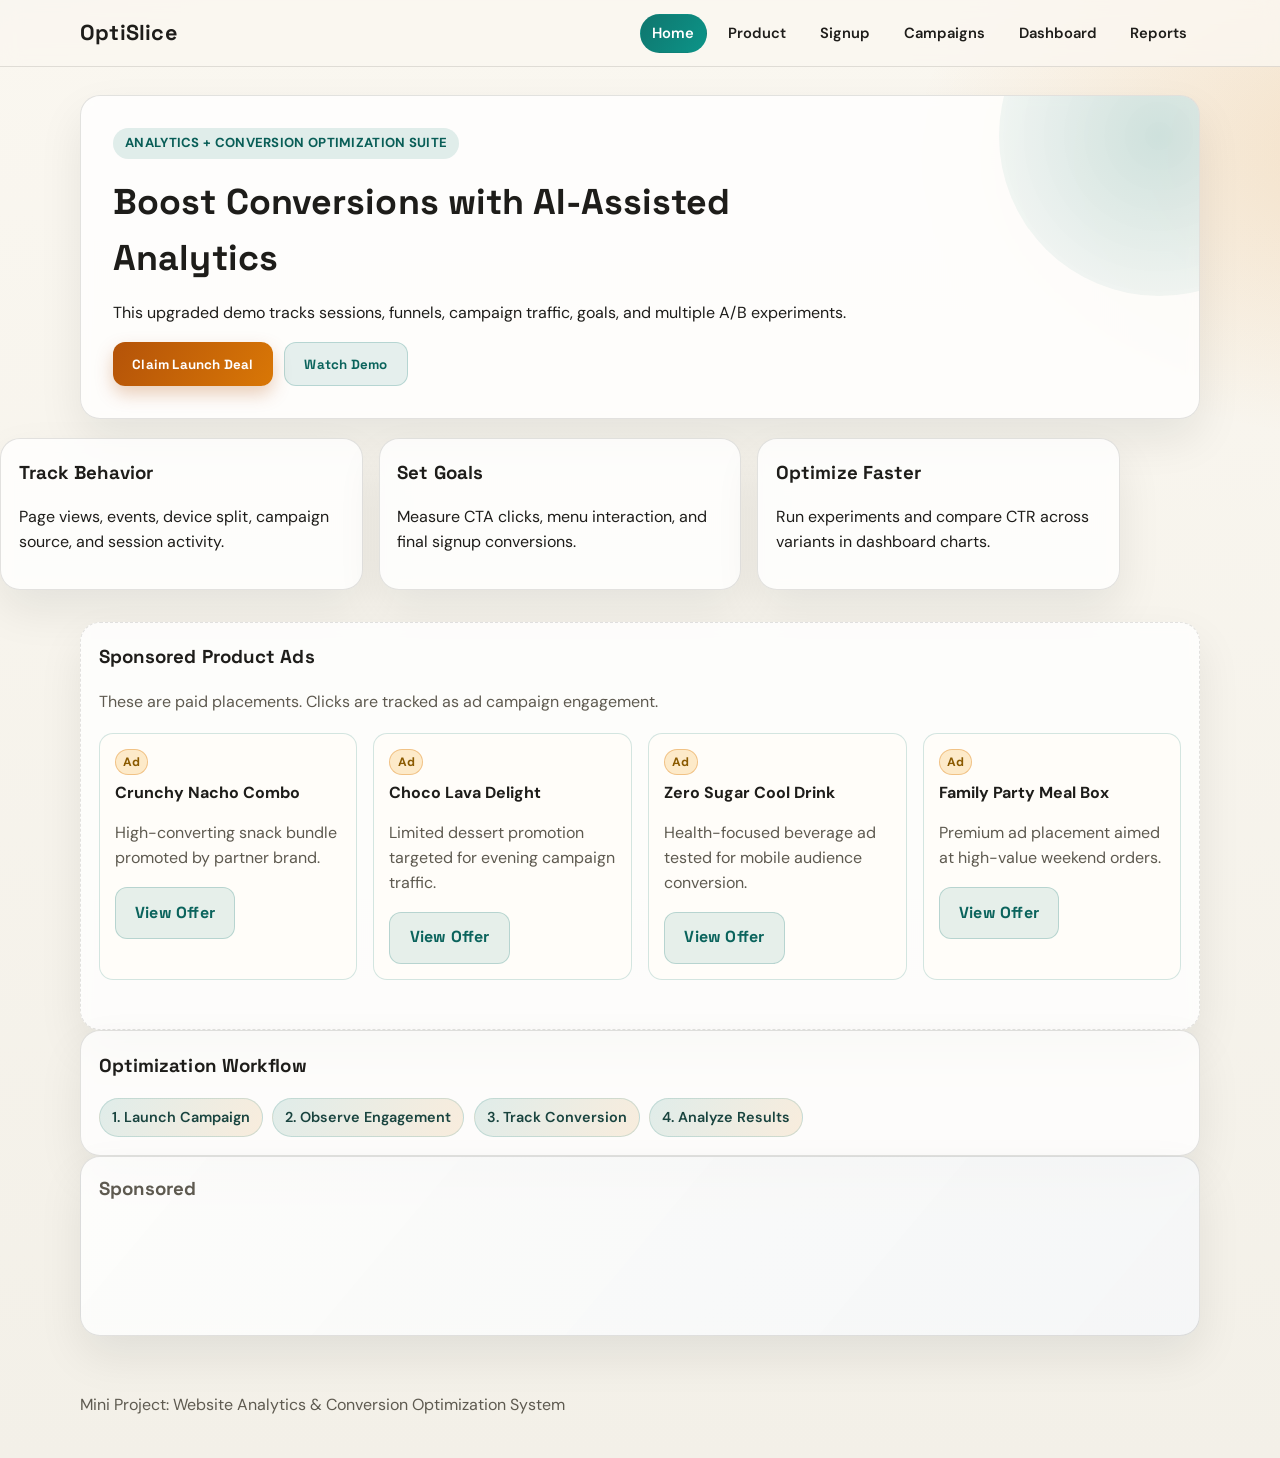
==== index.html @ a7997c1f "Initial website analytics project" ====
﻿<!DOCTYPE html>
<html lang="en">
<head>
  <meta charset="UTF-8" />
  <meta name="viewport" content="width=device-width, initial-scale=1.0" />
  <title>OptiSlice | Smart Website Analytics Demo</title>
  <link rel="stylesheet" href="styles.css" />

  <!-- Google Analytics + Google Ads (replace IDs before production) -->
  <!--
  <script async src="https://www.googletagmanager.com/gtag/js?id=G-XXXXXXXXXX"></script>
  <script>
    window.dataLayer = window.dataLayer || [];
    function gtag(){dataLayer.push(arguments);} 
    gtag('js', new Date());
    gtag('config', 'G-XXXXXXXXXX');
    gtag('config', 'AW-XXXXXXXXX');
  </script>
  -->

  <!-- Google AdSense (replace ca-pub-XXXXXXXXXXXXXXXX) -->
  <!--
  <script async src="https://pagead2.googlesyndication.com/pagead/js/adsbygoogle.js?client=ca-pub-XXXXXXXXXXXXXXXX"
    crossorigin="anonymous"></script>
  -->
</head>
<body data-page="home">
  <header class="site-header">
    <div class="container nav-wrap">
      <h1 class="brand">OptiSlice</h1>
      <nav>
        <a href="index.html" aria-current="page">Home</a>
        <a href="product.html">Product</a>
        <a href="signup.html">Signup</a>
        <a href="campaigns.html">Campaigns</a>
        <a href="dashboard.html">Dashboard</a>
        <a href="reports.html">Reports</a>
      </nav>
    </div>
  </header>

  <main>
    <section class="hero container">
      <p class="kicker">Analytics + Conversion Optimization Suite</p>
      <h2 id="hero-title">Turn Visitors into Customers with Data</h2>
      <p>
        This upgraded demo tracks sessions, funnels, campaign traffic, goals, and multiple A/B experiments.
      </p>
      <div class="cta-row">
        <button id="cta-order" class="btn cta-btn">Order Now</button>
        <button class="btn btn-ghost track-click" data-event="hero_watch_demo" data-label="watch_demo">Watch Demo</button>
      </div>
    </section>

    <section class="container cards">
      <article class="card">
        <h3>Track Behavior</h3>
        <p>Page views, events, device split, campaign source, and session activity.</p>
      </article>
      <article class="card">
        <h3>Set Goals</h3>
        <p>Measure CTA clicks, menu interaction, and final signup conversions.</p>
      </article>
      <article class="card">
        <h3>Optimize Faster</h3>
        <p>Run experiments and compare CTR across variants in dashboard charts.</p>
      </article>
    </section>

    <section class="container panel sponsored-section">
      <h3>Sponsored Product Ads</h3>
      <p class="muted">These are paid placements. Clicks are tracked as ad campaign engagement.</p>
      <div class="ad-products-grid">
        <article class="ad-item">
          <span class="ad-badge">Ad</span>
          <h4>Crunchy Nacho Combo</h4>
          <p>High-converting snack bundle promoted by partner brand.</p>
          <a href="signup.html" class="btn btn-ghost track-click" data-event="ad_product_click" data-label="nacho_combo_ad">View Offer</a>
        </article>
        <article class="ad-item">
          <span class="ad-badge">Ad</span>
          <h4>Choco Lava Delight</h4>
          <p>Limited dessert promotion targeted for evening campaign traffic.</p>
          <a href="signup.html" class="btn btn-ghost track-click" data-event="ad_product_click" data-label="choco_lava_ad">View Offer</a>
        </article>
        <article class="ad-item">
          <span class="ad-badge">Ad</span>
          <h4>Zero Sugar Cool Drink</h4>
          <p>Health-focused beverage ad tested for mobile audience conversion.</p>
          <a href="signup.html" class="btn btn-ghost track-click" data-event="ad_product_click" data-label="cool_drink_ad">View Offer</a>
        </article>
        <article class="ad-item">
          <span class="ad-badge">Ad</span>
          <h4>Family Party Meal Box</h4>
          <p>Premium ad placement aimed at high-value weekend orders.</p>
          <a href="signup.html" class="btn btn-ghost track-click" data-event="ad_product_click" data-label="party_box_ad">View Offer</a>
        </article>
      </div>
    </section>

    <section class="container panel quick-links">
      <h3>Optimization Workflow</h3>
      <div class="chips">
        <a class="chip" href="campaigns.html">1. Launch Campaign</a>
        <a class="chip" href="product.html">2. Observe Engagement</a>
        <a class="chip" href="signup.html">3. Track Conversion</a>
        <a class="chip" href="dashboard.html">4. Analyze Results</a>
      </div>
    </section>

    <section class="container panel ad-panel">
      <h3>Sponsored</h3>
      <ins class="adsbygoogle"
        style="display:block"
        data-ad-client="ca-pub-XXXXXXXXXXXXXXXX"
        data-ad-slot="1234567890"
        data-ad-format="auto"
        data-full-width-responsive="true"></ins>
      <script>
        (adsbygoogle = window.adsbygoogle || []).push({});
      </script>
    </section>
  </main>

  <footer class="site-footer">
    <div class="container">
      <p>Mini Project: Website Analytics & Conversion Optimization System</p>
    </div>
  </footer>

  <script src="app.js"></script>
</body>
</html>
---- styles.css ----
﻿@import url("https://fonts.googleapis.com/css2?family=Space+Grotesk:wght@400;500;600;700&family=DM+Sans:wght@400;500;700&display=swap");

:root {
  --bg: #f6f4ef;
  --ink: #1e1d1a;
  --muted: #5e5a50;
  --panel: rgba(255, 255, 255, 0.78);
  --panel-strong: #ffffff;
  --line: rgba(24, 25, 23, 0.12);
  --brand: #0f766e;
  --brand-2: #d97706;
  --brand-3: #f59e0b;
  --danger: #b42318;
  --ok: #147a3e;
  --shadow: 0 20px 45px rgba(18, 24, 20, 0.08);
}

* {
  box-sizing: border-box;
}

html,
body {
  margin: 0;
  padding: 0;
}

body {
  min-height: 100vh;
  font-family: "DM Sans", "Trebuchet MS", "Gill Sans", sans-serif;
  color: var(--ink);
  background:
    radial-gradient(1000px 600px at -10% -20%, rgba(15, 118, 110, 0.14), transparent 60%),
    radial-gradient(800px 480px at 110% 10%, rgba(217, 119, 6, 0.18), transparent 62%),
    linear-gradient(180deg, #faf7f0 0%, #f3f0e8 100%);
  line-height: 1.55;
}

.container {
  width: min(1120px, 92%);
  margin: 0 auto;
}

.site-header {
  position: sticky;
  top: 0;
  z-index: 10;
  backdrop-filter: blur(10px);
  background: rgba(250, 247, 240, 0.8);
  border-bottom: 1px solid var(--line);
}

.nav-wrap {
  display: flex;
  align-items: center;
  justify-content: space-between;
  gap: 1rem;
  padding: 0.85rem 0;
}

.brand {
  margin: 0;
  font-family: "Space Grotesk", "Trebuchet MS", sans-serif;
  letter-spacing: 0.2px;
  font-size: 1.35rem;
  font-weight: 700;
}

nav {
  display: flex;
  flex-wrap: wrap;
  gap: 0.55rem;
}

nav a {
  color: var(--ink);
  text-decoration: none;
  font-weight: 600;
  font-size: 0.92rem;
  padding: 0.45rem 0.72rem;
  border-radius: 999px;
  border: 1px solid transparent;
  transition: all 0.2s ease;
}

nav a:hover {
  border-color: var(--line);
  background: rgba(255, 255, 255, 0.75);
}

nav a[aria-current="page"] {
  background: linear-gradient(125deg, var(--brand) 0%, #0c9488 100%);
  border-color: transparent;
  color: #fff;
}

main {
  padding-bottom: 1.6rem;
}

h1,
h2,
h3 {
  font-family: "Space Grotesk", "Trebuchet MS", sans-serif;
  letter-spacing: 0.1px;
}

.hero,
.panel,
.card,
.metric-card {
  border: 1px solid var(--line);
  border-radius: 20px;
  background: var(--panel);
  backdrop-filter: blur(6px);
  box-shadow: var(--shadow);
}

.hero {
  margin-top: 1.7rem;
  padding: 2rem;
  position: relative;
  overflow: hidden;
}

.hero::after {
  content: "";
  position: absolute;
  width: 320px;
  height: 320px;
  right: -120px;
  top: -120px;
  border-radius: 50%;
  background: radial-gradient(circle, rgba(15, 118, 110, 0.2), rgba(15, 118, 110, 0));
  pointer-events: none;
}

.kicker {
  margin: 0;
  display: inline-block;
  padding: 0.35rem 0.75rem;
  font-weight: 700;
  font-size: 0.82rem;
  letter-spacing: 0.3px;
  text-transform: uppercase;
  color: #095e57;
  background: rgba(15, 118, 110, 0.12);
  border-radius: 999px;
}

.hero h2 {
  margin: 0.95rem 0 0.65rem;
  font-size: clamp(1.6rem, 2.8vw, 2.35rem);
  max-width: 700px;
}

.hero p {
  max-width: 760px;
}

.cards,
.grid-2,
.metrics-grid,
.chart-grid,
.table-grid,
.ad-products-grid {
  display: grid;
  gap: 1rem;
  margin: 1.15rem 0 2rem;
}

.cards,
.metrics-grid {
  grid-template-columns: repeat(auto-fit, minmax(210px, 1fr));
}

.grid-2 {
  grid-template-columns: repeat(auto-fit, minmax(250px, 1fr));
}

.chart-grid,
.table-grid {
  grid-template-columns: repeat(auto-fit, minmax(300px, 1fr));
}

.ad-products-grid {
  grid-template-columns: repeat(auto-fit, minmax(220px, 1fr));
}

.card,
.panel,
.metric-card {
  padding: 1.1rem;
}

.card h3,
.panel h2,
.panel h3 {
  margin-top: 0.1rem;
}

.metric-card {
  position: relative;
  overflow: hidden;
}

.metric-card::before {
  content: "";
  position: absolute;
  inset: 0;
  background: linear-gradient(130deg, rgba(15, 118, 110, 0.07), rgba(217, 119, 6, 0.07));
  pointer-events: none;
}

.metric-card p {
  margin: 0.15rem 0;
  font-size: 1.9rem;
  font-weight: 700;
  color: #0e6f67;
}

.btn {
  border: none;
  border-radius: 12px;
  padding: 0.78rem 1.2rem;
  cursor: pointer;
  display: inline-flex;
  align-items: center;
  justify-content: center;
  gap: 0.4rem;
  text-decoration: none;
  font-weight: 700;
  font-family: "Space Grotesk", "Trebuchet MS", sans-serif;
  letter-spacing: 0.2px;
  color: #fff;
  background: linear-gradient(120deg, var(--brand) 0%, #0b948a 100%);
  box-shadow: 0 8px 18px rgba(15, 118, 110, 0.28);
  transition: transform 0.18s ease, box-shadow 0.18s ease, opacity 0.18s ease;
}

.btn:hover {
  transform: translateY(-2px);
  box-shadow: 0 12px 24px rgba(15, 118, 110, 0.32);
}

.btn-red {
  background: linear-gradient(120deg, #b45309 0%, var(--brand-2) 100%);
  box-shadow: 0 8px 18px rgba(180, 83, 9, 0.28);
}

.btn-danger {
  background: linear-gradient(120deg, #9f1f15 0%, var(--danger) 100%);
  box-shadow: 0 8px 18px rgba(159, 31, 21, 0.25);
}

.btn-ghost {
  color: #0a635c;
  background: rgba(15, 118, 110, 0.1);
  border: 1px solid rgba(15, 118, 110, 0.22);
  box-shadow: none;
}

.btn-ghost:hover {
  box-shadow: none;
  background: rgba(15, 118, 110, 0.16);
}

.signup-form {
  display: grid;
  gap: 0.55rem;
  max-width: 460px;
}

.signup-form input,
.signup-form select,
.filters select {
  border: 1px solid rgba(28, 32, 34, 0.2);
  border-radius: 10px;
  padding: 0.63rem 0.68rem;
  font: inherit;
  background: var(--panel-strong);
}

.signup-form input:focus,
.signup-form select:focus,
.filters select:focus {
  outline: 2px solid rgba(15, 118, 110, 0.28);
  border-color: rgba(15, 118, 110, 0.45);
}

.checkbox-row {
  display: flex;
  align-items: center;
  gap: 0.5rem;
}

.form-msg {
  margin-top: 0.8rem;
  color: var(--ok);
  font-weight: 700;
}

.filter-row {
  display: flex;
  flex-wrap: wrap;
  gap: 1rem;
}

.filter-row label {
  display: grid;
  gap: 0.32rem;
  font-size: 0.92rem;
  font-weight: 700;
}

.cta-row,
.actions {
  display: flex;
  flex-wrap: wrap;
  gap: 0.72rem;
}

.chips {
  display: flex;
  flex-wrap: wrap;
  gap: 0.6rem;
}

.chip {
  text-decoration: none;
  color: #19443f;
  font-weight: 600;
  font-size: 0.9rem;
  padding: 0.45rem 0.75rem;
  border-radius: 999px;
  background: linear-gradient(120deg, rgba(15, 118, 110, 0.12), rgba(217, 119, 6, 0.12));
  border: 1px solid rgba(15, 118, 110, 0.16);
}

.chip:hover {
  border-color: rgba(15, 118, 110, 0.3);
}

.top-pages {
  margin: 0;
  padding-left: 1rem;
}

.top-pages li {
  margin-bottom: 0.42rem;
}

.muted {
  color: var(--muted);
}

.ad-panel {
  background: linear-gradient(130deg, rgba(255, 255, 255, 0.82), rgba(245, 247, 249, 0.84));
}

.sponsored-section {
  border-style: dashed;
}

.ad-item {
  background: #fffdf9;
  border: 1px solid rgba(15, 118, 110, 0.18);
  border-radius: 14px;
  padding: 0.95rem;
}

.ad-item h4 {
  margin: 0.35rem 0;
}

.ad-item p {
  color: var(--muted);
  min-height: 48px;
}

.ad-badge {
  display: inline-block;
  font-size: 0.76rem;
  font-weight: 700;
  color: #8a5a00;
  background: rgba(245, 158, 11, 0.2);
  border: 1px solid rgba(217, 119, 6, 0.35);
  border-radius: 999px;
  padding: 0.15rem 0.45rem;
}

.ad-panel h3 {
  margin-top: 0;
  color: var(--muted);
}

.ad-panel ins.adsbygoogle {
  min-height: 95px;
  border-radius: 12px;
  overflow: hidden;
}

.site-footer {
  color: var(--muted);
  padding: 1rem 0 1.5rem;
}

.hero,
.panel,
.card,
.metric-card {
  animation: riseIn 0.45s ease both;
}

@keyframes riseIn {
  from {
    opacity: 0;
    transform: translateY(10px);
  }
  to {
    opacity: 1;
    transform: translateY(0);
  }
}

@media (max-width: 780px) {
  .container {
    width: min(1120px, 94%);
  }

  .hero {
    padding: 1.35rem;
  }

  .metric-card p {
    font-size: 1.65rem;
  }

  .nav-wrap {
    align-items: flex-start;
    flex-direction: column;
  }

  nav {
    width: 100%;
  }
}
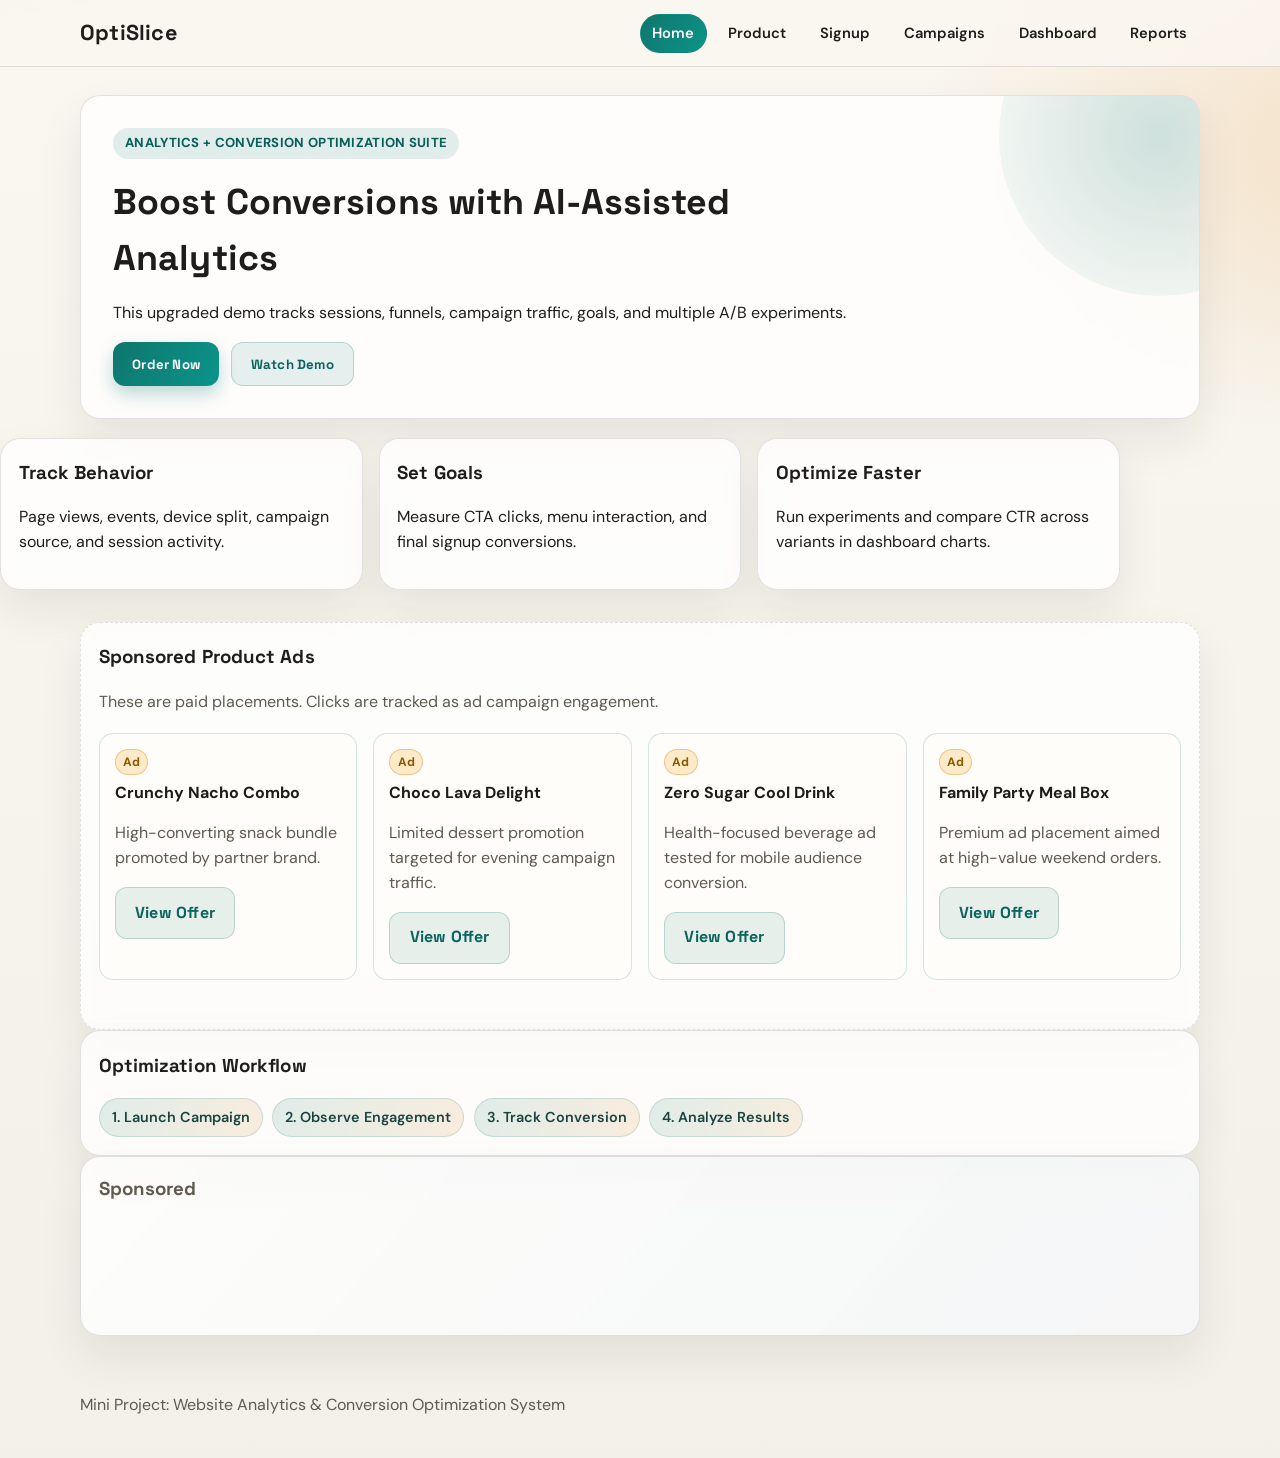
==== commit f64c30c9: "Add GA4 measurement ID across all pages" ====
--- a/index.html
+++ b/index.html
@@ -8,12 +8,12 @@
 
   <!-- Google Analytics + Google Ads (replace IDs before production) -->
   <!--
-  <script async src="https://www.googletagmanager.com/gtag/js?id=G-XXXXXXXXXX"></script>
+  <script async src="https://www.googletagmanager.com/gtag/js?id=G-0W90CFX92H"></script>
   <script>
     window.dataLayer = window.dataLayer || [];
     function gtag(){dataLayer.push(arguments);} 
     gtag('js', new Date());
-    gtag('config', 'G-XXXXXXXXXX');
+    gtag('config', 'G-0W90CFX92H');
     gtag('config', 'AW-XXXXXXXXX');
   </script>
   -->
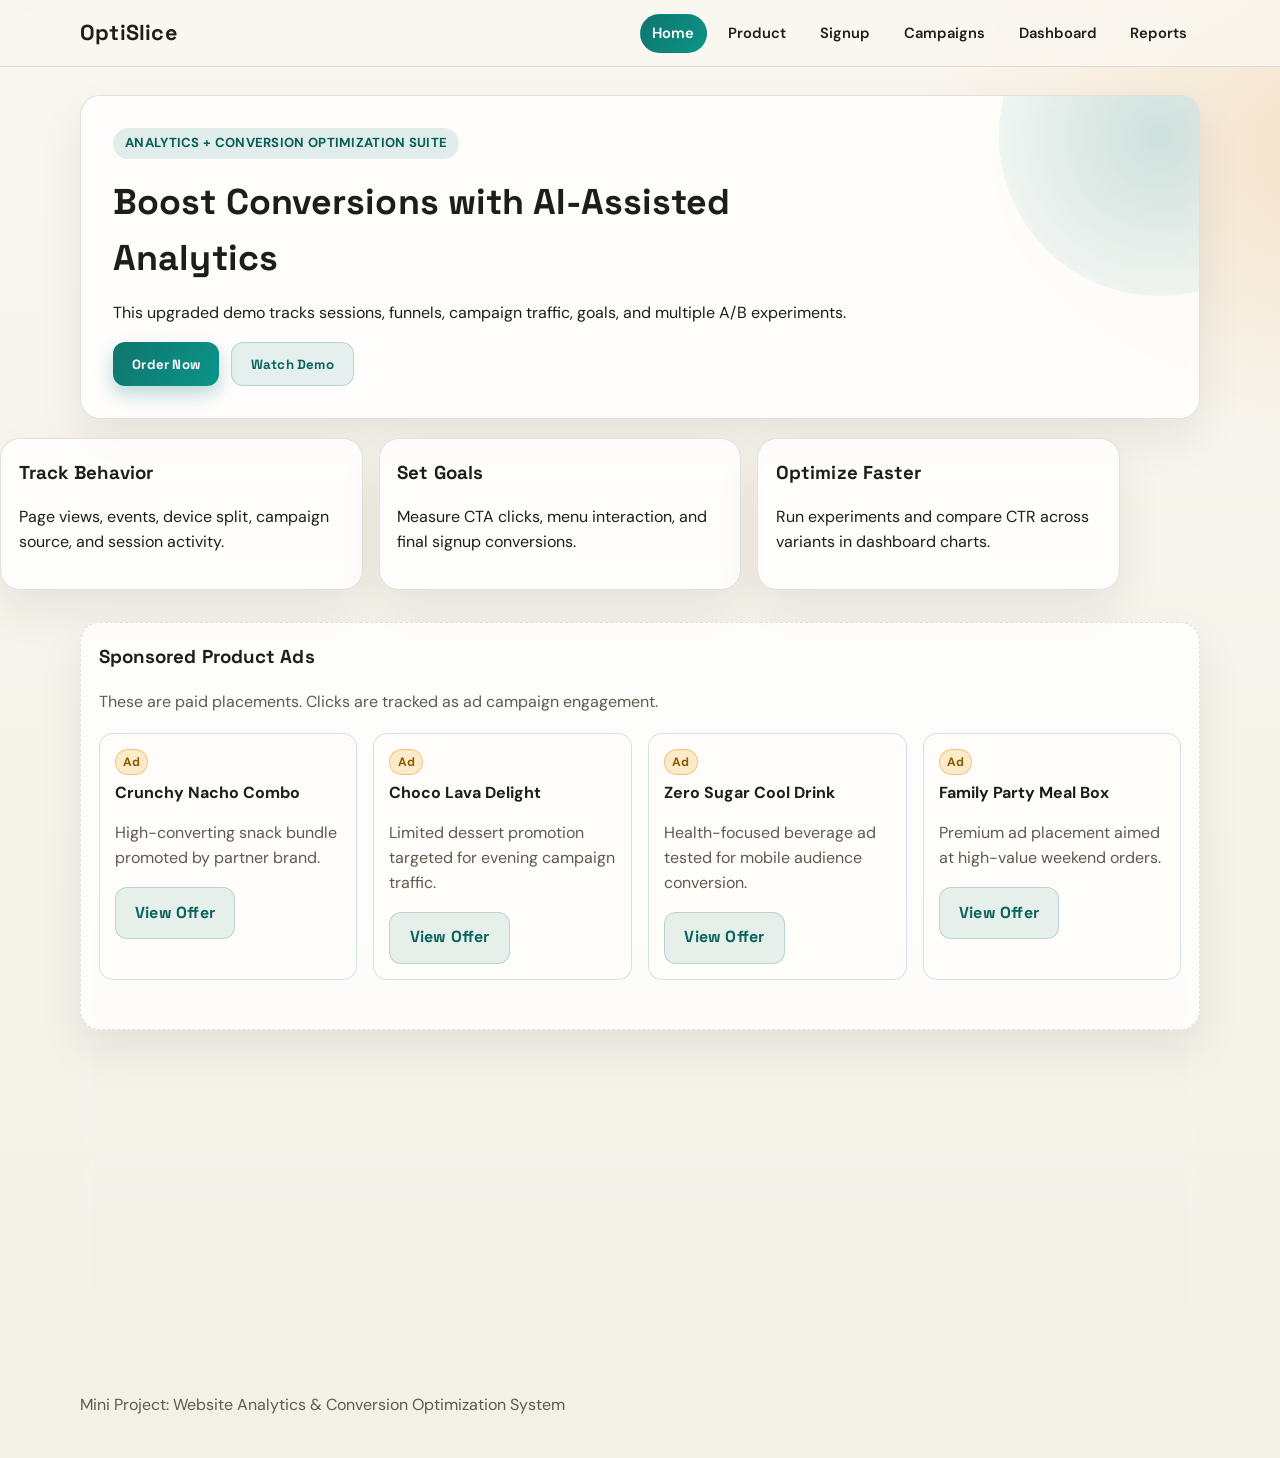
==== commit 62e5d353: "Activate GA4 script blocks across all pages" ====
--- a/index.html
+++ b/index.html
@@ -6,8 +6,7 @@
   <title>OptiSlice | Smart Website Analytics Demo</title>
   <link rel="stylesheet" href="styles.css" />
 
-  <!-- Google Analytics + Google Ads (replace IDs before production) -->
-  <!--
+  <!-- Google Analytics + Google Ads -->
   <script async src="https://www.googletagmanager.com/gtag/js?id=G-0W90CFX92H"></script>
   <script>
     window.dataLayer = window.dataLayer || [];
@@ -16,7 +15,6 @@
     gtag('config', 'G-0W90CFX92H');
     gtag('config', 'AW-XXXXXXXXX');
   </script>
-  -->
 
   <!-- Google AdSense (replace ca-pub-XXXXXXXXXXXXXXXX) -->
   <!--
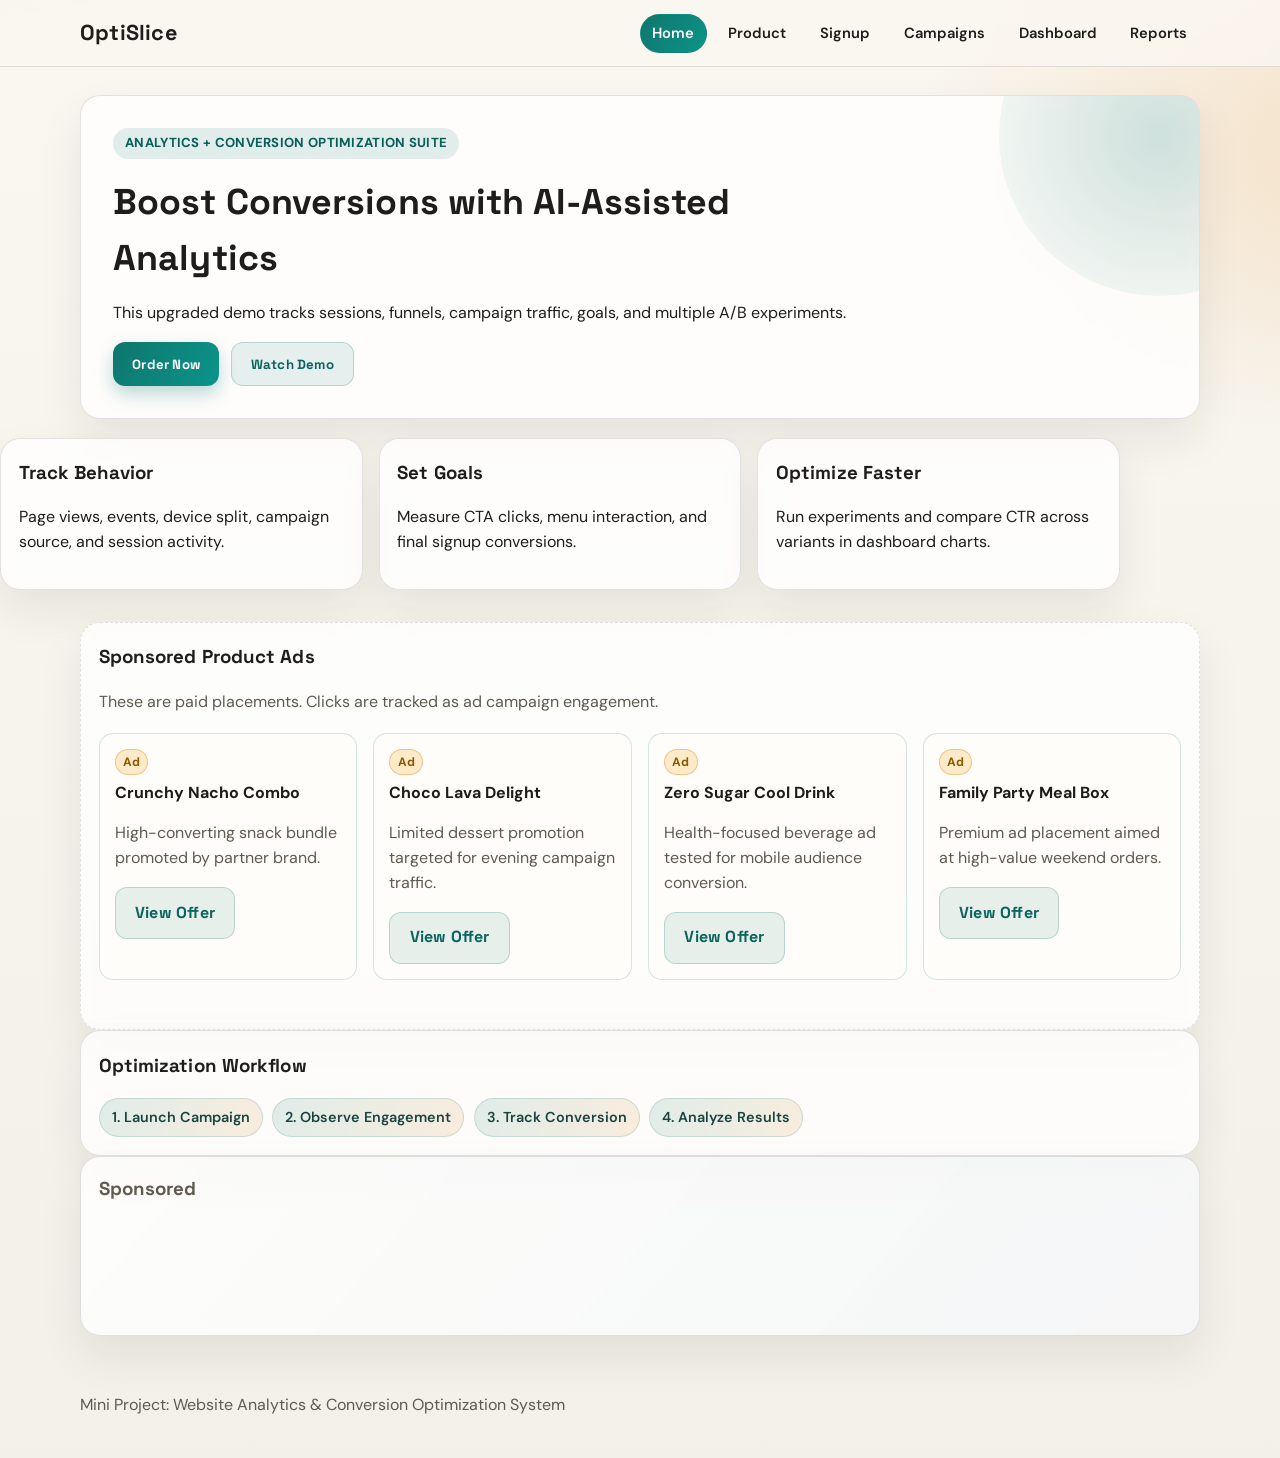
==== commit b3642c57: "Add live AdSense publisher ID across pages" ====
--- a/index.html
+++ b/index.html
@@ -16,11 +16,8 @@
     gtag('config', 'AW-XXXXXXXXX');
   </script>
 
-  <!-- Google AdSense (replace ca-pub-XXXXXXXXXXXXXXXX) -->
-  <!--
-  <script async src="https://pagead2.googlesyndication.com/pagead/js/adsbygoogle.js?client=ca-pub-XXXXXXXXXXXXXXXX"
-    crossorigin="anonymous"></script>
-  -->
+  <!-- Google AdSense (replace ca-pub-3097648568487046) -->
+  <script async src="https://pagead2.googlesyndication.com/pagead/js/adsbygoogle.js?client=ca-pub-3097648568487046" crossorigin="anonymous"></script>
 </head>
 <body data-page="home">
   <header class="site-header">
@@ -110,7 +107,7 @@
       <h3>Sponsored</h3>
       <ins class="adsbygoogle"
         style="display:block"
-        data-ad-client="ca-pub-XXXXXXXXXXXXXXXX"
+        data-ad-client="ca-pub-3097648568487046"
         data-ad-slot="1234567890"
         data-ad-format="auto"
         data-full-width-responsive="true"></ins>
@@ -129,3 +126,5 @@
   <script src="app.js"></script>
 </body>
 </html>
+
+
